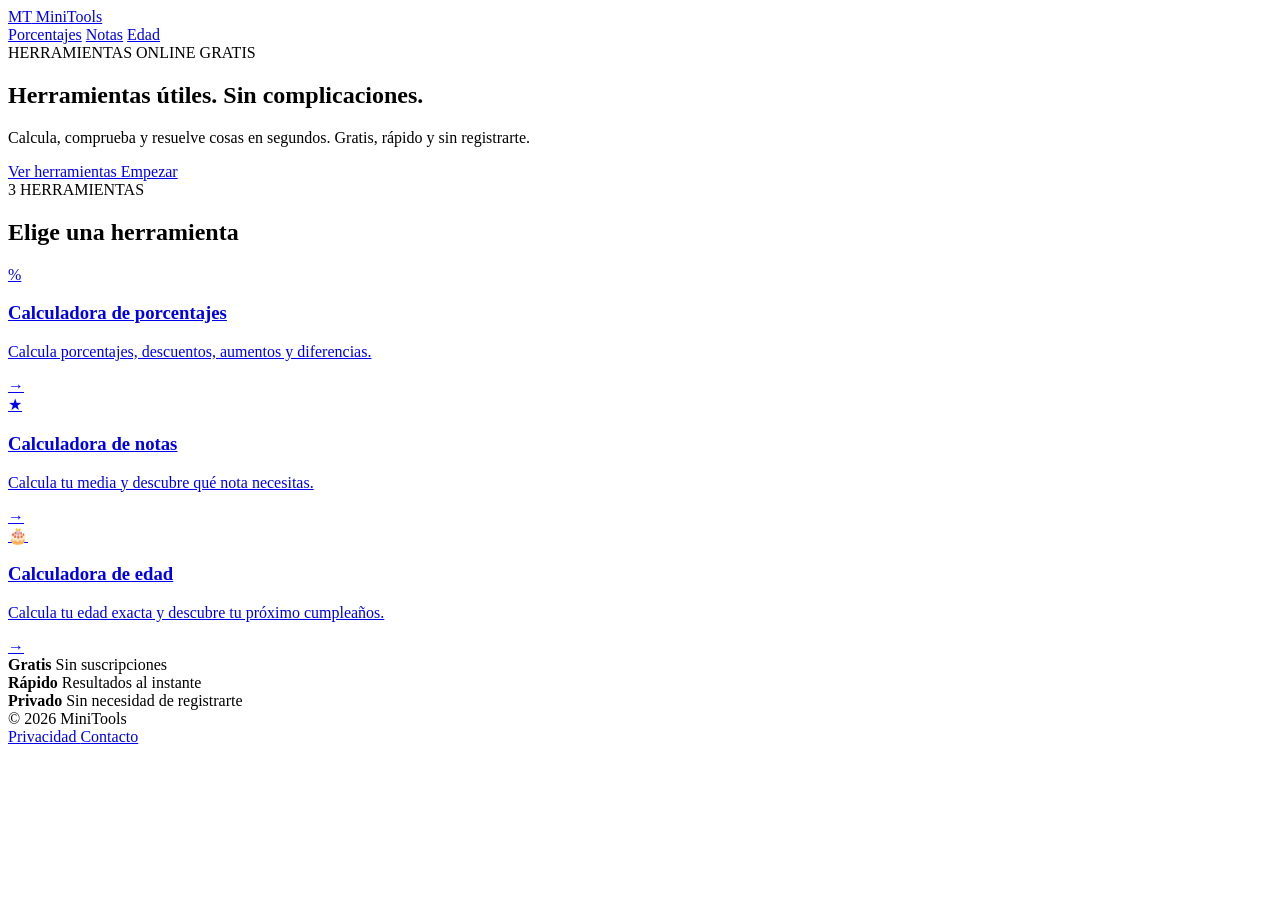
==== index.html @ f8c9fa72 "Add files via upload" ====
<!DOCTYPE html>
<html lang="es">
<head>
    <meta charset="UTF-8">
    <meta name="viewport" content="width=device-width, initial-scale=1.0">

    <title>MiniTools - Herramientas online gratis</title>

    <meta name="description"
          content="Herramientas online gratuitas para calcular porcentajes, notas y edad de forma rápida y sencilla.">

    <link rel="stylesheet" href="assets/style.css">
</head>

<body>

<header>
    <a href="index.html" class="logo">
        <span>MT</span>
        MiniTools
    </a>

    <nav>
        <a href="porcentaje.html">Porcentajes</a>
        <a href="notas.html">Notas</a>
        <a href="edad.html">Edad</a>
    </nav>
</header>

<main>

    <section class="hero">

        <div class="badge">
            HERRAMIENTAS ONLINE GRATIS
        </div>

        <h1>
            Herramientas útiles.
            <span>Sin complicaciones.</span>
        </h1>

        <p>
            Calcula, comprueba y resuelve cosas en segundos.
            Gratis, rápido y sin registrarte.
        </p>

        <div class="buttons">
            <a href="#herramientas" class="button primary">
                Ver herramientas
            </a>

            <a href="porcentaje.html" class="button secondary">
                Empezar
            </a>
        </div>

    </section>


    <section id="herramientas" class="section">

        <div class="section-title">
            <div class="badge">
                3 HERRAMIENTAS
            </div>

            <h2>
                Elige una herramienta
            </h2>
        </div>


        <div class="tools">


            <a href="porcentaje.html" class="tool">

                <div class="tool-icon">
                    %
                </div>

                <div>
                    <h3>
                        Calculadora de porcentajes
                    </h3>

                    <p>
                        Calcula porcentajes, descuentos,
                        aumentos y diferencias.
                    </p>
                </div>

                <div class="arrow">
                    →
                </div>

            </a>


            <a href="notas.html" class="tool">

                <div class="tool-icon">
                    ★
                </div>

                <div>
                    <h3>
                        Calculadora de notas
                    </h3>

                    <p>
                        Calcula tu media y descubre
                        qué nota necesitas.
                    </p>
                </div>

                <div class="arrow">
                    →
                </div>

            </a>


            <a href="edad.html" class="tool">

                <div class="tool-icon">
                    🎂
                </div>

                <div>
                    <h3>
                        Calculadora de edad
                    </h3>

                    <p>
                        Calcula tu edad exacta y
                        descubre tu próximo cumpleaños.
                    </p>
                </div>

                <div class="arrow">
                    →
                </div>

            </a>


        </div>

    </section>


    <section class="advantages">

        <div>
            <strong>Gratis</strong>
            <span>Sin suscripciones</span>
        </div>

        <div>
            <strong>Rápido</strong>
            <span>Resultados al instante</span>
        </div>

        <div>
            <strong>Privado</strong>
            <span>Sin necesidad de registrarte</span>
        </div>

    </section>

</main>


<footer>

    <span>
        © 2026 MiniTools
    </span>

    <div>
        <a href="privacidad.html">
            Privacidad
        </a>

        <a href="contacto.html">
            Contacto
        </a>
    </div>

</footer>

</body>
</html>
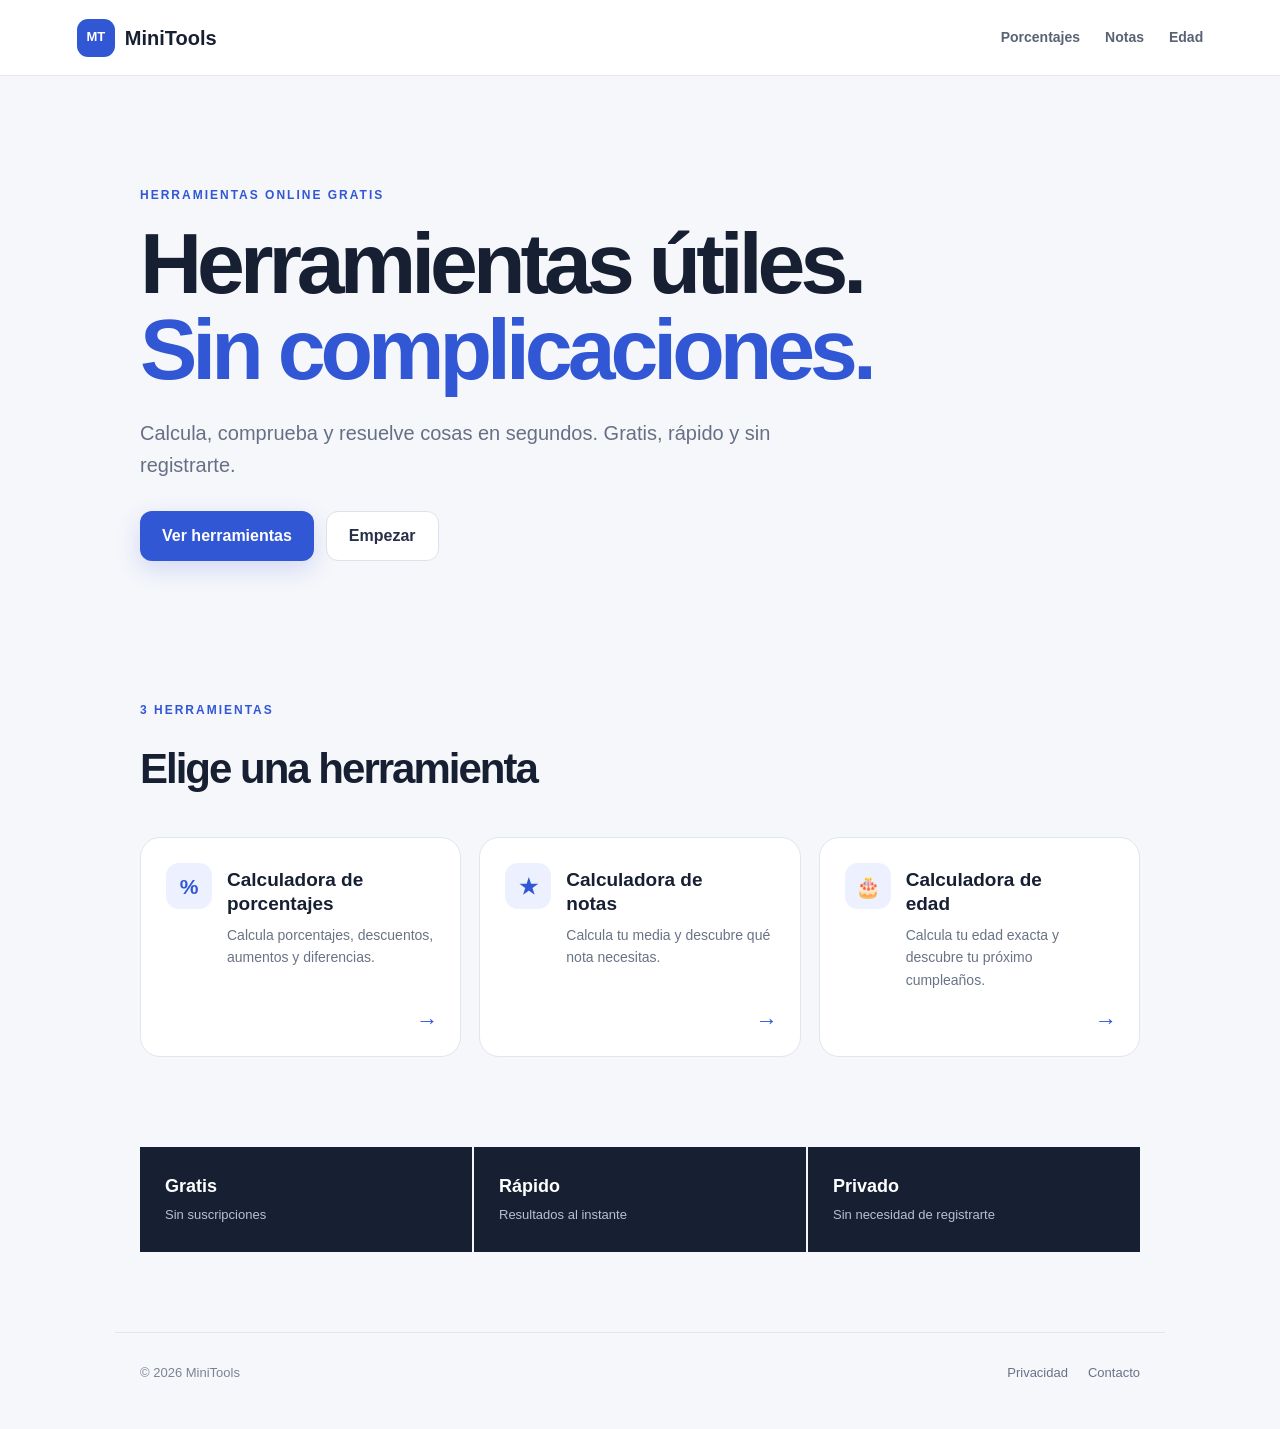
==== commit b3ffd8f4: "Update index.html" ====
--- a/index.html
+++ b/index.html
@@ -3,7 +3,13 @@
 <head>
     <meta charset="UTF-8">
     <meta name="viewport" content="width=device-width, initial-scale=1.0">
-
+<head>
+    <meta charset="UTF-8">
+    <meta name="viewport" content="width=device-width, initial-scale=1.0">
+
+    <meta name="google-site-verification" content="JaeBP0non-8gbRGyMaJodoufUDYJqKC0jdLy-8-QO5o" />
+
+    <title>MiniTools - Herramientas online gratis</title>
     <title>MiniTools - Herramientas online gratis</title>
 
     <meta name="description"
@@ -192,4 +198,4 @@
 </footer>
 
 </body>
-</html>+</html>
--- a/assets/style.css
+++ b/assets/style.css
@@ -0,0 +1,643 @@
+* {
+    box-sizing: border-box;
+}
+
+html {
+    scroll-behavior: smooth;
+}
+
+body {
+    margin: 0;
+    background: #f6f7fb;
+    color: #172033;
+    font-family: Arial, Helvetica, sans-serif;
+    line-height: 1.6;
+}
+
+
+/* HEADER */
+
+header {
+    height: 76px;
+    display: flex;
+    align-items: center;
+    justify-content: space-between;
+
+    padding: 0 6%;
+
+    background: white;
+
+    border-bottom: 1px solid #e5e8ef;
+
+    position: sticky;
+    top: 0;
+
+    z-index: 10;
+}
+
+
+.logo {
+    display: flex;
+    align-items: center;
+
+    gap: 10px;
+
+    color: #172033;
+
+    text-decoration: none;
+
+    font-size: 20px;
+
+    font-weight: 800;
+}
+
+
+.logo span {
+    display: grid;
+    place-items: center;
+
+    width: 38px;
+    height: 38px;
+
+    border-radius: 11px;
+
+    background: #3157d5;
+
+    color: white;
+
+    font-size: 13px;
+}
+
+
+nav {
+    display: flex;
+
+    gap: 25px;
+}
+
+
+nav a {
+    color: #596274;
+
+    text-decoration: none;
+
+    font-size: 14px;
+
+    font-weight: 600;
+}
+
+
+nav a:hover {
+    color: #3157d5;
+}
+
+
+/* HERO */
+
+.hero {
+    max-width: 1050px;
+
+    margin: auto;
+
+    padding: 110px 25px 90px;
+}
+
+
+.badge {
+    color: #3157d5;
+
+    font-size: 12px;
+
+    font-weight: 800;
+
+    letter-spacing: 2px;
+
+    margin-bottom: 15px;
+}
+
+
+.hero h1 {
+    font-size: clamp(48px, 8vw, 86px);
+
+    line-height: 1;
+
+    letter-spacing: -5px;
+
+    max-width: 850px;
+
+    margin: 0 0 25px;
+}
+
+
+.hero h1 span {
+    color: #3157d5;
+}
+
+
+.hero p {
+    max-width: 650px;
+
+    color: #667085;
+
+    font-size: 20px;
+
+    margin-bottom: 30px;
+}
+
+
+.buttons {
+    display: flex;
+
+    gap: 12px;
+
+    flex-wrap: wrap;
+}
+
+
+.button {
+    display: inline-flex;
+
+    align-items: center;
+
+    justify-content: center;
+
+    min-height: 50px;
+
+    padding: 0 22px;
+
+    border-radius: 12px;
+
+    text-decoration: none;
+
+    font-weight: 700;
+}
+
+
+.primary {
+    background: #3157d5;
+
+    color: white;
+
+    box-shadow: 0 8px 25px #3157d530;
+}
+
+
+.secondary {
+    background: white;
+
+    color: #263047;
+
+    border: 1px solid #dce1ea;
+}
+
+
+/* SECTION */
+
+.section {
+    max-width: 1050px;
+
+    margin: auto;
+
+    padding: 50px 25px 90px;
+}
+
+
+.section-title h2 {
+    font-size: 42px;
+
+    letter-spacing: -2px;
+
+    margin-top: 0;
+}
+
+
+/* TOOLS */
+
+.tools {
+    display: grid;
+
+    grid-template-columns: repeat(3, 1fr);
+
+    gap: 18px;
+}
+
+
+.tool {
+    position: relative;
+
+    display: flex;
+
+    gap: 15px;
+
+    min-height: 220px;
+
+    padding: 25px;
+
+    background: white;
+
+    border: 1px solid #e1e5ec;
+
+    border-radius: 20px;
+
+    text-decoration: none;
+
+    color: #172033;
+
+    transition: 0.2s;
+}
+
+
+.tool:hover {
+    transform: translateY(-4px);
+
+    box-shadow: 0 15px 40px #17203312;
+
+    border-color: #c7d0ea;
+}
+
+
+.tool-icon {
+    min-width: 46px;
+
+    width: 46px;
+
+    height: 46px;
+
+    display: grid;
+
+    place-items: center;
+
+    background: #edf1ff;
+
+    color: #3157d5;
+
+    border-radius: 13px;
+
+    font-size: 21px;
+
+    font-weight: 900;
+}
+
+
+.tool h3 {
+    margin: 5px 25px 8px 0;
+
+    font-size: 19px;
+
+    line-height: 1.25;
+}
+
+
+.tool p {
+    color: #697386;
+
+    font-size: 14px;
+
+    margin: 0;
+}
+
+
+.arrow {
+    position: absolute;
+
+    right: 22px;
+
+    bottom: 18px;
+
+    color: #3157d5;
+
+    font-size: 22px;
+}
+
+
+/* ADVANTAGES */
+
+.advantages {
+    max-width: 1050px;
+
+    margin: 0 auto 80px;
+
+    padding: 0 25px;
+
+    display: grid;
+
+    grid-template-columns: repeat(3, 1fr);
+
+    gap: 2px;
+}
+
+
+.advantages div {
+    background: #172033;
+
+    color: white;
+
+    padding: 25px;
+}
+
+
+.advantages strong {
+    display: block;
+
+    font-size: 18px;
+}
+
+
+.advantages span {
+    color: #b9c0ce;
+
+    font-size: 13px;
+}
+
+
+/* FOOTER */
+
+footer {
+    max-width: 1050px;
+
+    margin: auto;
+
+    padding: 30px 25px 45px;
+
+    border-top: 1px solid #e1e5ec;
+
+    display: flex;
+
+    justify-content: space-between;
+
+    color: #7b8494;
+
+    font-size: 13px;
+}
+
+
+footer div {
+    display: flex;
+
+    gap: 20px;
+}
+
+
+footer a {
+    color: #687286;
+
+    text-decoration: none;
+}
+
+
+/* TOOL PAGES */
+
+.tool-page {
+    max-width: 900px;
+
+    margin: auto;
+
+    padding: 45px 25px 90px;
+}
+
+
+.back {
+    color: #687286;
+
+    text-decoration: none;
+
+    font-size: 14px;
+}
+
+
+.tool-hero {
+    padding: 55px 0 30px;
+}
+
+
+.tool-hero h1 {
+    font-size: clamp(45px, 7vw, 68px);
+
+    line-height: 1;
+
+    letter-spacing: -4px;
+
+    margin: 0 0 20px;
+}
+
+
+.tool-hero p {
+    color: #667085;
+
+    font-size: 18px;
+
+    max-width: 650px;
+}
+
+
+/* CALCULATOR */
+
+.calculator {
+    background: white;
+
+    border: 1px solid #e0e4eb;
+
+    border-radius: 22px;
+
+    padding: 28px;
+
+    box-shadow: 0 12px 35px #1720330d;
+}
+
+
+label {
+    display: block;
+
+    font-size: 13px;
+
+    font-weight: 700;
+
+    margin: 16px 0 7px;
+}
+
+
+input {
+    width: 100%;
+
+    height: 48px;
+
+    border: 1px solid #d7dde7;
+
+    border-radius: 11px;
+
+    padding: 0 13px;
+
+    font-size: 16px;
+
+    outline: none;
+}
+
+
+input:focus {
+    border-color: #3157d5;
+
+    box-shadow: 0 0 0 3px #3157d520;
+}
+
+
+.calc-button {
+    width: 100%;
+
+    margin-top: 20px;
+
+    min-height: 50px;
+
+    border: 0;
+
+    border-radius: 12px;
+
+    background: #3157d5;
+
+    color: white;
+
+    font-size: 16px;
+
+    font-weight: 700;
+
+    cursor: pointer;
+}
+
+
+.result {
+    margin-top: 18px;
+
+    padding: 18px;
+
+    background: #f0f3ff;
+
+    border-radius: 13px;
+
+    color: #34405a;
+}
+
+
+.result strong {
+    color: #3157d5;
+
+    font-size: 21px;
+}
+
+
+.content {
+    padding-top: 50px;
+}
+
+
+.content h2 {
+    font-size: 28px;
+
+    letter-spacing: -1px;
+
+    margin-top: 35px;
+}
+
+
+.content p {
+    color: #667085;
+}
+
+
+.links {
+    display: flex;
+
+    gap: 10px;
+
+    flex-wrap: wrap;
+}
+
+
+.links a {
+    background: white;
+
+    border: 1px solid #e0e4eb;
+
+    border-radius: 12px;
+
+    padding: 12px 15px;
+
+    text-decoration: none;
+
+    color: #3157d5;
+
+    font-weight: 700;
+}
+
+
+/* MOBILE */
+
+@media (max-width: 750px) {
+
+    header {
+        height: auto;
+
+        padding: 15px 20px;
+
+        align-items: flex-start;
+    }
+
+
+    nav {
+        gap: 10px;
+
+        flex-wrap: wrap;
+
+        justify-content: flex-end;
+    }
+
+
+    nav a {
+        font-size: 12px;
+    }
+
+
+    .hero {
+        padding: 75px 20px;
+    }
+
+
+    .hero h1 {
+        font-size: 54px;
+
+        letter-spacing: -3px;
+    }
+
+
+    .section {
+        padding: 35px 20px 70px;
+    }
+
+
+    .tools {
+        grid-template-columns: 1fr;
+    }
+
+
+    .advantages {
+        grid-template-columns: 1fr;
+
+        padding: 0 20px;
+    }
+
+
+    .tool-page {
+        padding: 30px 18px 70px;
+    }
+
+
+    footer {
+        margin: 0 20px;
+
+        padding-left: 0;
+
+        padding-right: 0;
+
+        flex-direction: column;
+
+        gap: 20px;
+    }
+}
